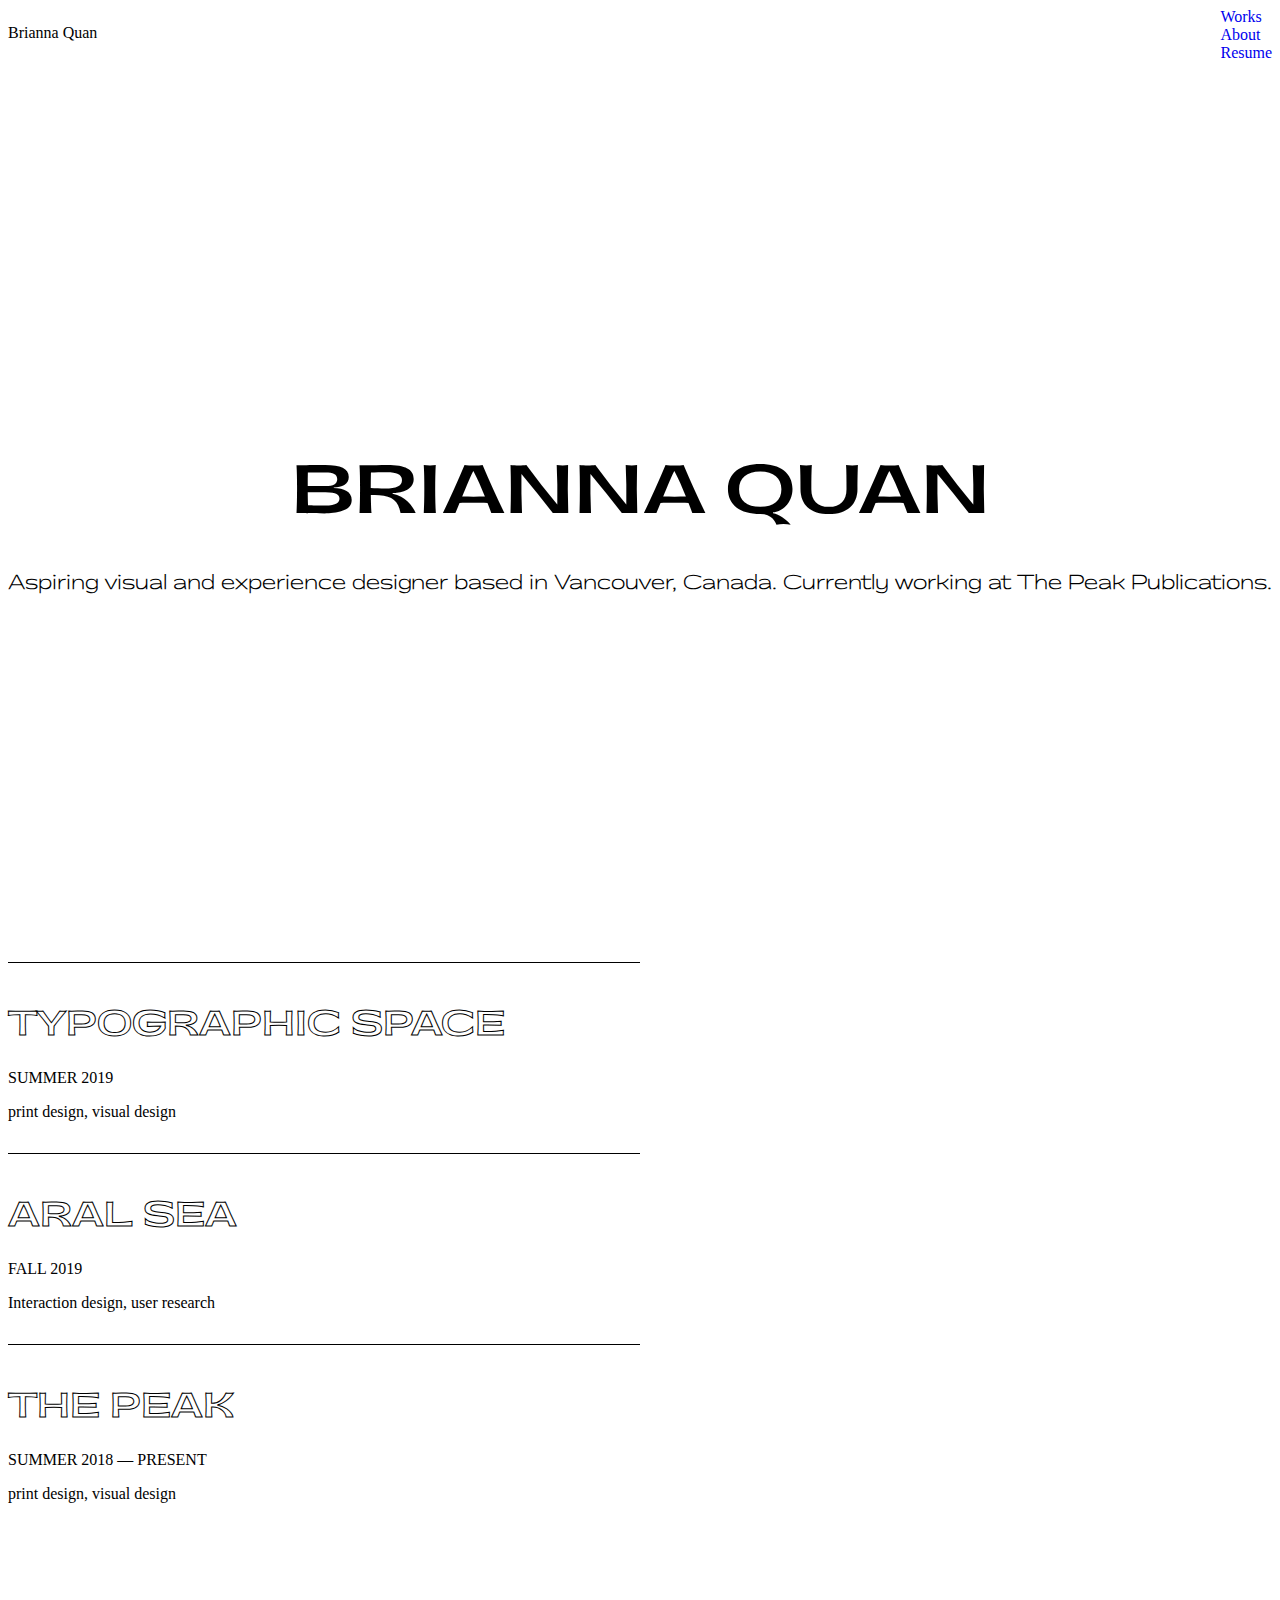
==== index.html @ d1fe9267 "Image Hover" ====
<!DOCTYPE html>
<html lang="en">

<head>
  <meta charset="utf-8">
  <title> My Portfolio </title>
  <meta name="viewport" content="width=device-width, initial-scale=1">
  <link href="css/main.css" rel="stylesheet">
  <link href="css/fonts.css" rel="stylesheet">
</head>

<body>
<header>
<p> Brianna Quan </p>
<div class="nav">
<a href="#works"> Works </a>
<a href="about.html"> About </a>
<a href="#resume"> Resume </a>
</div>

</header>
<section class="landing">
<div class="landing-page">
<div classs="landing-content">
<h1 class="title"> BRIANNA QUAN </h1>
<h3 class="intro-text"> Aspiring visual and experience designer based in Vancouver, Canada. Currently working at The Peak Publications.
  </h3>
</div>
</div>
</section>

<section class="works">
<div class="projects">


<div class="typographic-space">
<div class="project-text">
<h2> <a href="project1.html" class="project-name"> TYPOGRAPHIC SPACE </a></h2>
<p> SUMMER 2019 </p>
<p> print design, visual design</p>
</div>
<img class="image-hover" alt="typographic space" src="img/img_9119.jpg">
</div>


<div class="aral-sea">
  <div class="project-text">
  <h2> <a href="project2.html" class="project-name"> ARAL SEA </a> </h2>
  <p>FALL 2019 </p>
  <p> Interaction design, user research<p>
  </div>
  <img class="image-hover" alt="aral sea" src="img/img_91761.jpg">
</div>

<div class="the-peak">
  <div class="project-text">
  <h2> <a href="project3.html" class="project-name"> THE PEAK  </a> </h2>
  <p> SUMMER 2018 — PRESENT </p>
  <p> print design, visual design </p>
</div>


</div>


</section>

</body>
</html>
---- css/main.css ----
.title{
  text-align:center;
align-self: center;
}

.landing-page{
  height:100vh;
  width:100%;
  align-items: center;
  justify-content: center;
  display:flex;
}

.landing-content{
  text-align:center;
}

.navigation{
  display:inline-flex;
}
.nav{
  display: block;
}

.nav a{
  display:block;
}

header{
  display:flex;
  justify-content:space-between;
}

.project-name{
  -webkit-text-stroke: 1px black;
    -webkit-text-fill-color: transparent;
}

.project-name:hover{
  -webkit-text-stroke: 1px black;
    -webkit-text-fill-color: black;
}

.works{
  height:100vh;
  position:relative;
}


.subtext{
  text-decoration:none;
}

.typographic-space:hover .image-hover{
  display:block;
  /* height: 55%; */
 z-index: -100000;
}

.aral-sea:hover .image-hover{
  display:block;
   z-index: -100000;
}

.the-peak:hover .image-hover{
  display:block;
   z-index: -100000;
}

.project-text{
  width:50%;
  border-top:1px solid;
  padding-top:1em;
  padding-bottom:1em;
}

.image-hover {
  display: none;
  width: 30%;
  position: absolute;
  z-index: -5;
  top:25%;
  left: 80%;
  transform: translate(-50%, -45%);
  z-index: -100000;
}
---- css/fonts.css ----
@font-face {
  font-family:Gatwick-Bold;
  src: url("../fonts/Gatwick-Bold.otf");
}

@font-face{
  font-family:Gatwick-Light;
  src: url("../fonts/Gatwick-Ultralight.otf");
}

@font-face{
  font-family:Apercu-Light;
  src: url("..fonts/{Colophon} Aperçu Light Typeface.otf")
}
a{
  text-decoration:none;
}
h1{
  font-family: Gatwick-Bold;
  font-size: 5vw;
}

h2{
  font-family: Gatwick-Bold;
  font-size: 2rem;
  text-decoration:none;
}

h3{
  font-family:Gatwick-Light;
}

p{
  font-family: Apercu-Light;
  text-decoration:none;
}
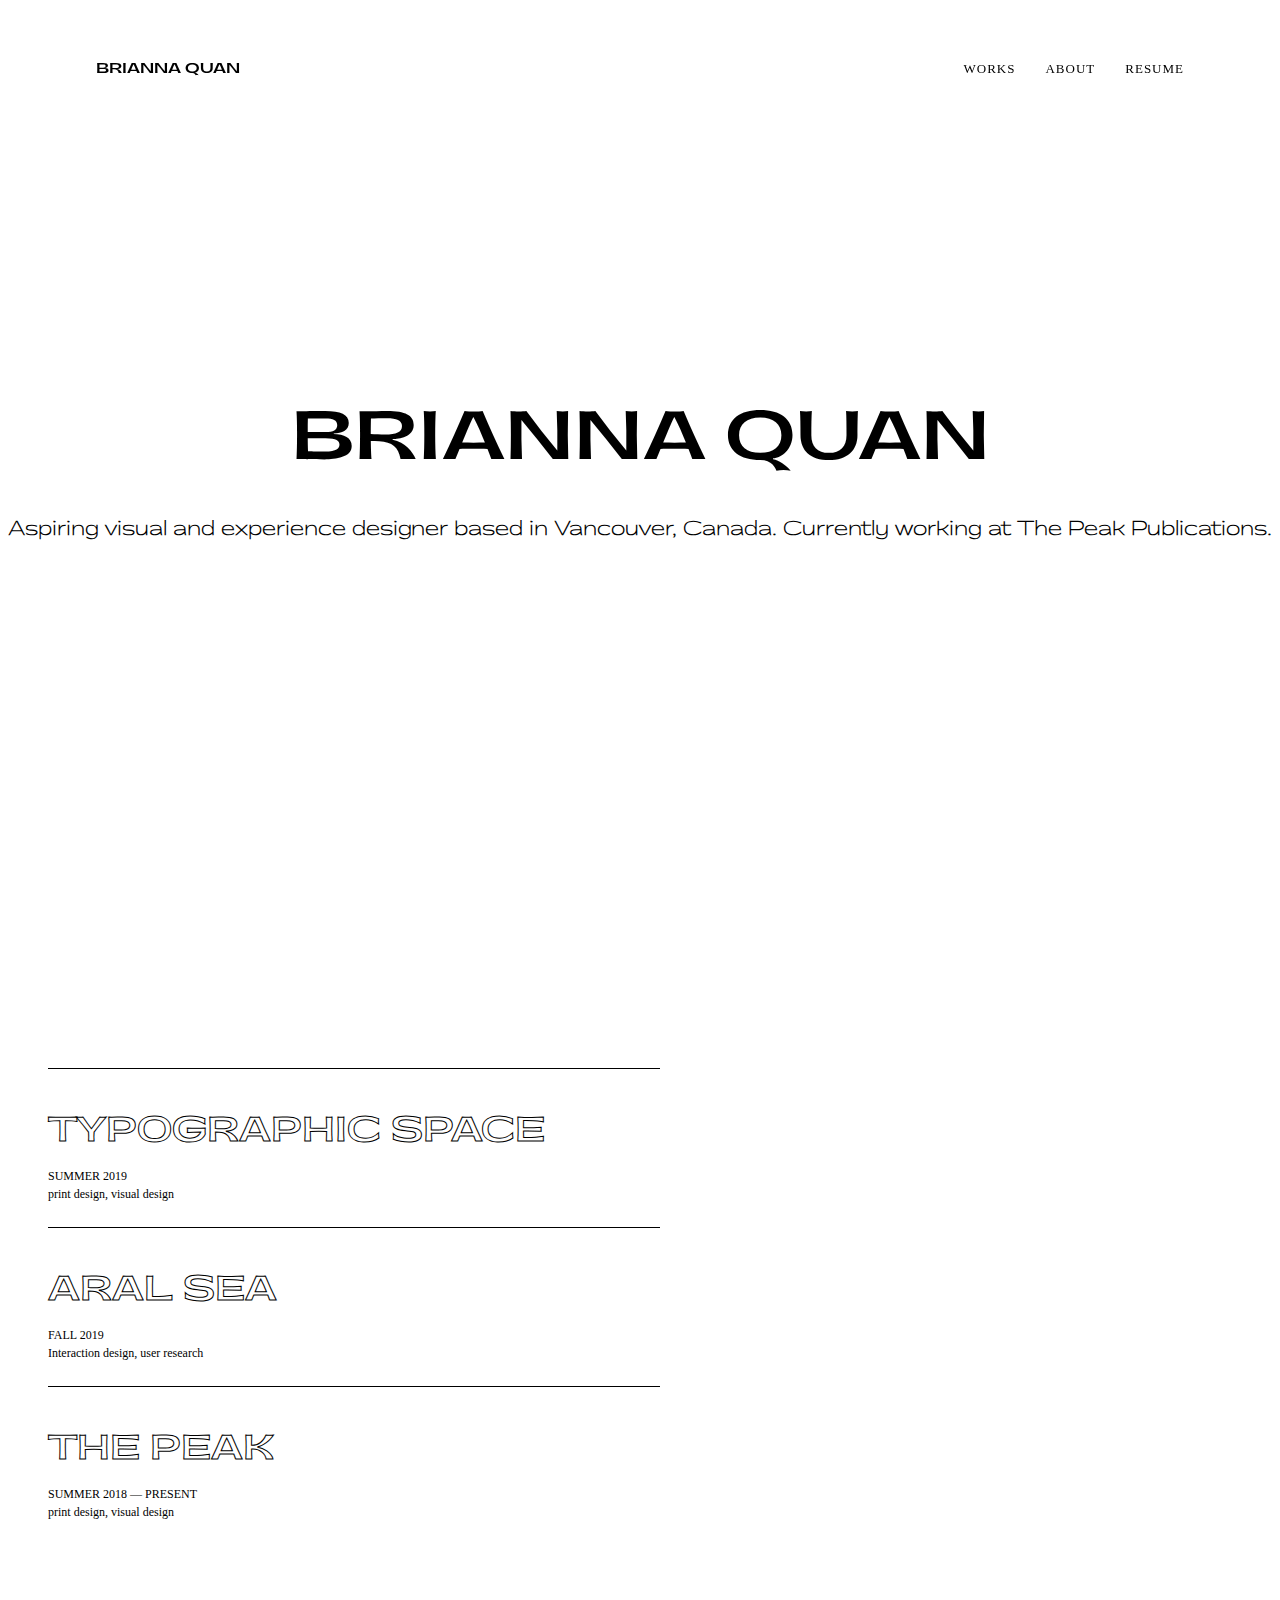
==== commit 9fd61d50: "Edited Homepage" ====
--- a/index.html
+++ b/index.html
@@ -10,15 +10,19 @@
 </head>
 
 <body>
-<header>
-<p> Brianna Quan </p>
+<nav>
+
 <div class="nav">
+<h5> Brianna Quan </h5>
+
+<div class="nav-links">
 <a href="#works"> Works </a>
 <a href="about.html"> About </a>
 <a href="#resume"> Resume </a>
 </div>
+</div>
+</nav>
 
-</header>
 <section class="landing">
 <div class="landing-page">
 <div classs="landing-content">
@@ -33,30 +37,30 @@
 <div class="projects">
 
 
-<div class="typographic-space">
+<div class="project typographic-space">
 <div class="project-text">
 <h2> <a href="project1.html" class="project-name"> TYPOGRAPHIC SPACE </a></h2>
-<p> SUMMER 2019 </p>
-<p> print design, visual design</p>
+<h4> SUMMER 2019 </h4>
+<h4> print design, visual design</h4>
 </div>
 <img class="image-hover" alt="typographic space" src="img/img_9119.jpg">
 </div>
 
 
-<div class="aral-sea">
+<div class="project aral-sea">
   <div class="project-text">
   <h2> <a href="project2.html" class="project-name"> ARAL SEA </a> </h2>
-  <p>FALL 2019 </p>
-  <p> Interaction design, user research<p>
+  <h4>FALL 2019 </h4>
+  <h4> Interaction design, user research<h4>
   </div>
   <img class="image-hover" alt="aral sea" src="img/img_91761.jpg">
 </div>
 
-<div class="the-peak">
+<div class="project the-peak">
   <div class="project-text">
   <h2> <a href="project3.html" class="project-name"> THE PEAK  </a> </h2>
-  <p> SUMMER 2018 — PRESENT </p>
-  <p> print design, visual design </p>
+  <h4> SUMMER 2018 — PRESENT </h4>
+  <h4> print design, visual design </h4>
 </div>
 
 
--- a/css/main.css
+++ b/css/main.css
@@ -15,20 +15,33 @@
   text-align:center;
 }
 
-.navigation{
-  display:inline-flex;
+.intro-text{
+  text-align:center;
 }
+
 .nav{
-  display: block;
+  display: flex;
+  justify-content: space-between;
+  align-items:baseline;
+  margin-top: 2.5em;
+  margin-left: auto;
+  margin-right: auto;
+  width: 85%;
 }
 
 .nav a{
-  display:block;
+  display:inline-block;
+  padding-left:2em;
 }
 
-header{
-  display:flex;
-  justify-content:space-between;
+nav{
+  position: fixed;
+   top: 0;
+   left: 0;
+   margin: auto;
+   width: 100%;
+   transition: top 0.4s;
+   z-index: 10000;
 }
 
 .project-name{
@@ -36,16 +49,21 @@
     -webkit-text-fill-color: transparent;
 }
 
-.project-name:hover{
-  -webkit-text-stroke: 1px black;
+
+.project:hover .project-name{
+    -webkit-text-stroke: 1px black;
     -webkit-text-fill-color: black;
 }
-
 .works{
   height:100vh;
   position:relative;
+
 }
 
+.projects{
+  padding-top:10rem;
+  margin-left:2.5em;
+}
 
 .subtext{
   text-decoration:none;
@@ -79,7 +97,7 @@
   width: 30%;
   position: absolute;
   z-index: -5;
-  top:25%;
+  top:55%;
   left: 80%;
   transform: translate(-50%, -45%);
   z-index: -100000;
--- a/css/fonts.css
+++ b/css/fonts.css
@@ -12,8 +12,26 @@
   font-family:Apercu-Light;
   src: url("..fonts/{Colophon} Aperçu Light Typeface.otf")
 }
+
+@font-face{
+  font-family:Apercu-Regular;
+  src: url("..fonts/ApercuPro.ttf")
+}
+
+.nav-links a{
+    font-family:Apercu-Regular;
+  text-decoration: none;
+  line-height: 25px;
+  font-size:13px;
+  letter-spacing: 1px;
+  text-align: right;
+  text-transform: uppercase;
+  color:black;
+}
 a{
+
   text-decoration:none;
+
 }
 h1{
   font-family: Gatwick-Bold;
@@ -30,7 +48,22 @@
   font-family:Gatwick-Light;
 }
 
+h4{
+  font-family:Apercu-Regular;
+  line-height: 2px;
+  font-size: 12px;
+  font-weight:normal;
+}
+
+h5{
+  font-family: Gatwick-Bold;
+  text-transform:uppercase;
+}
 p{
   font-family: Apercu-Light;
   text-decoration:none;
 }
+
+nav a{
+  line-height: normal;
+}
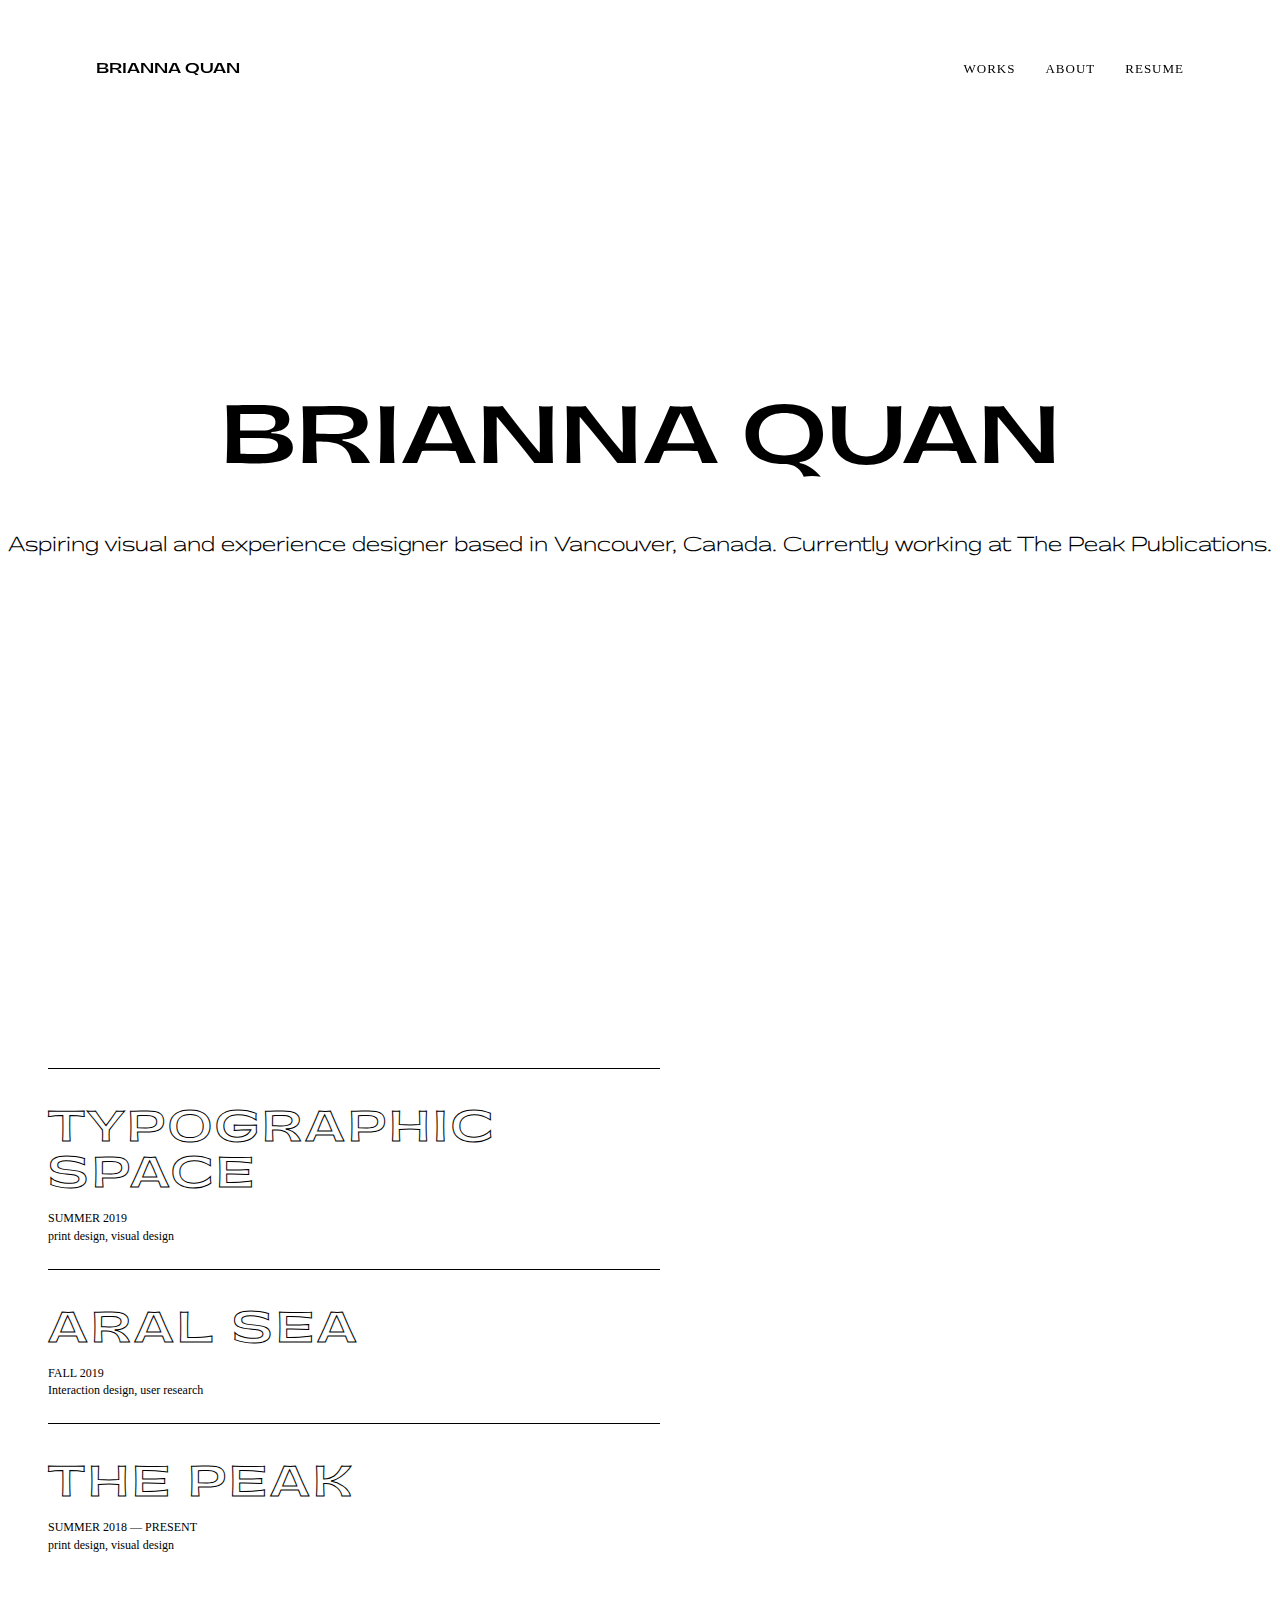
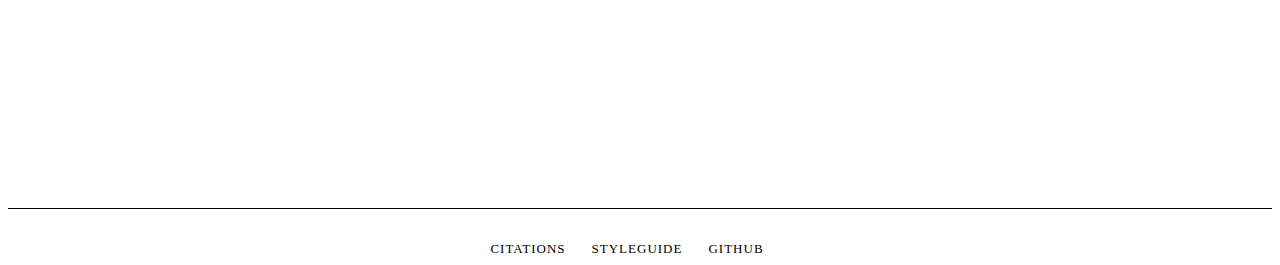
==== commit 389bfc21: "Added footer" ====
--- a/index.html
+++ b/index.html
@@ -33,7 +33,7 @@
 </div>
 </section>
 
-<section class="works">
+<section id="works">
 <div class="projects">
 
 
@@ -69,5 +69,14 @@
 
 </section>
 
+<footer>
+<div class="footer-content">
+  <a href="citations.html">  Citations </a>
+  <a href="styleguide.html">Styleguide  </a>
+  <a href="https://github.com/briannaq/Portfolio.git"> GitHub </a>
+</div>
+
+</footer>
+
 </body>
 </html>
--- a/css/main.css
+++ b/css/main.css
@@ -1,3 +1,6 @@
+html{
+  scroll-behavior: smooth;
+}
 .title{
   text-align:center;
 align-self: center;
@@ -54,7 +57,8 @@
     -webkit-text-stroke: 1px black;
     -webkit-text-fill-color: black;
 }
-.works{
+
+#works{
   height:100vh;
   position:relative;
 
@@ -97,8 +101,28 @@
   width: 30%;
   position: absolute;
   z-index: -5;
-  top:55%;
+  top:50%;
   left: 80%;
   transform: translate(-50%, -45%);
   z-index: -100000;
 }
+
+.about{
+  padding-top:10rem;
+  margin-left:2.5em;
+  margin-right:2.5em;
+}
+.about-page{
+  height:90vh;
+}
+.footer-content{
+  display:flex;
+  justify-content: center;
+
+padding-top:2em;
+  border-top: 0.5px solid black;
+}
+
+.footer-content a{
+  padding-right:2em;
+}
--- a/css/fonts.css
+++ b/css/fonts.css
@@ -29,19 +29,25 @@
   color:black;
 }
 a{
-
+  font-family: Apercu-Regular;
   text-decoration:none;
+  color:black;
+  font-size: 13px;
+  letter-spacing:1px;
+  text-transform: uppercase;
 
 }
 h1{
   font-family: Gatwick-Bold;
-  font-size: 5vw;
+  font-size: 6vw;
+
 }
 
-h2{
+h2 a{
   font-family: Gatwick-Bold;
-  font-size: 2rem;
+  font-size: 2.5rem;
   text-decoration:none;
+  letter-spacing: 3px;
 }
 
 h3{
@@ -64,6 +70,10 @@
   text-decoration:none;
 }
 
-nav a{
-  line-height: normal;
+.bio-intro{
+  font-family: Gatwick-Light;
 }
+
+.bio-body{
+  line-height:22px;
+}
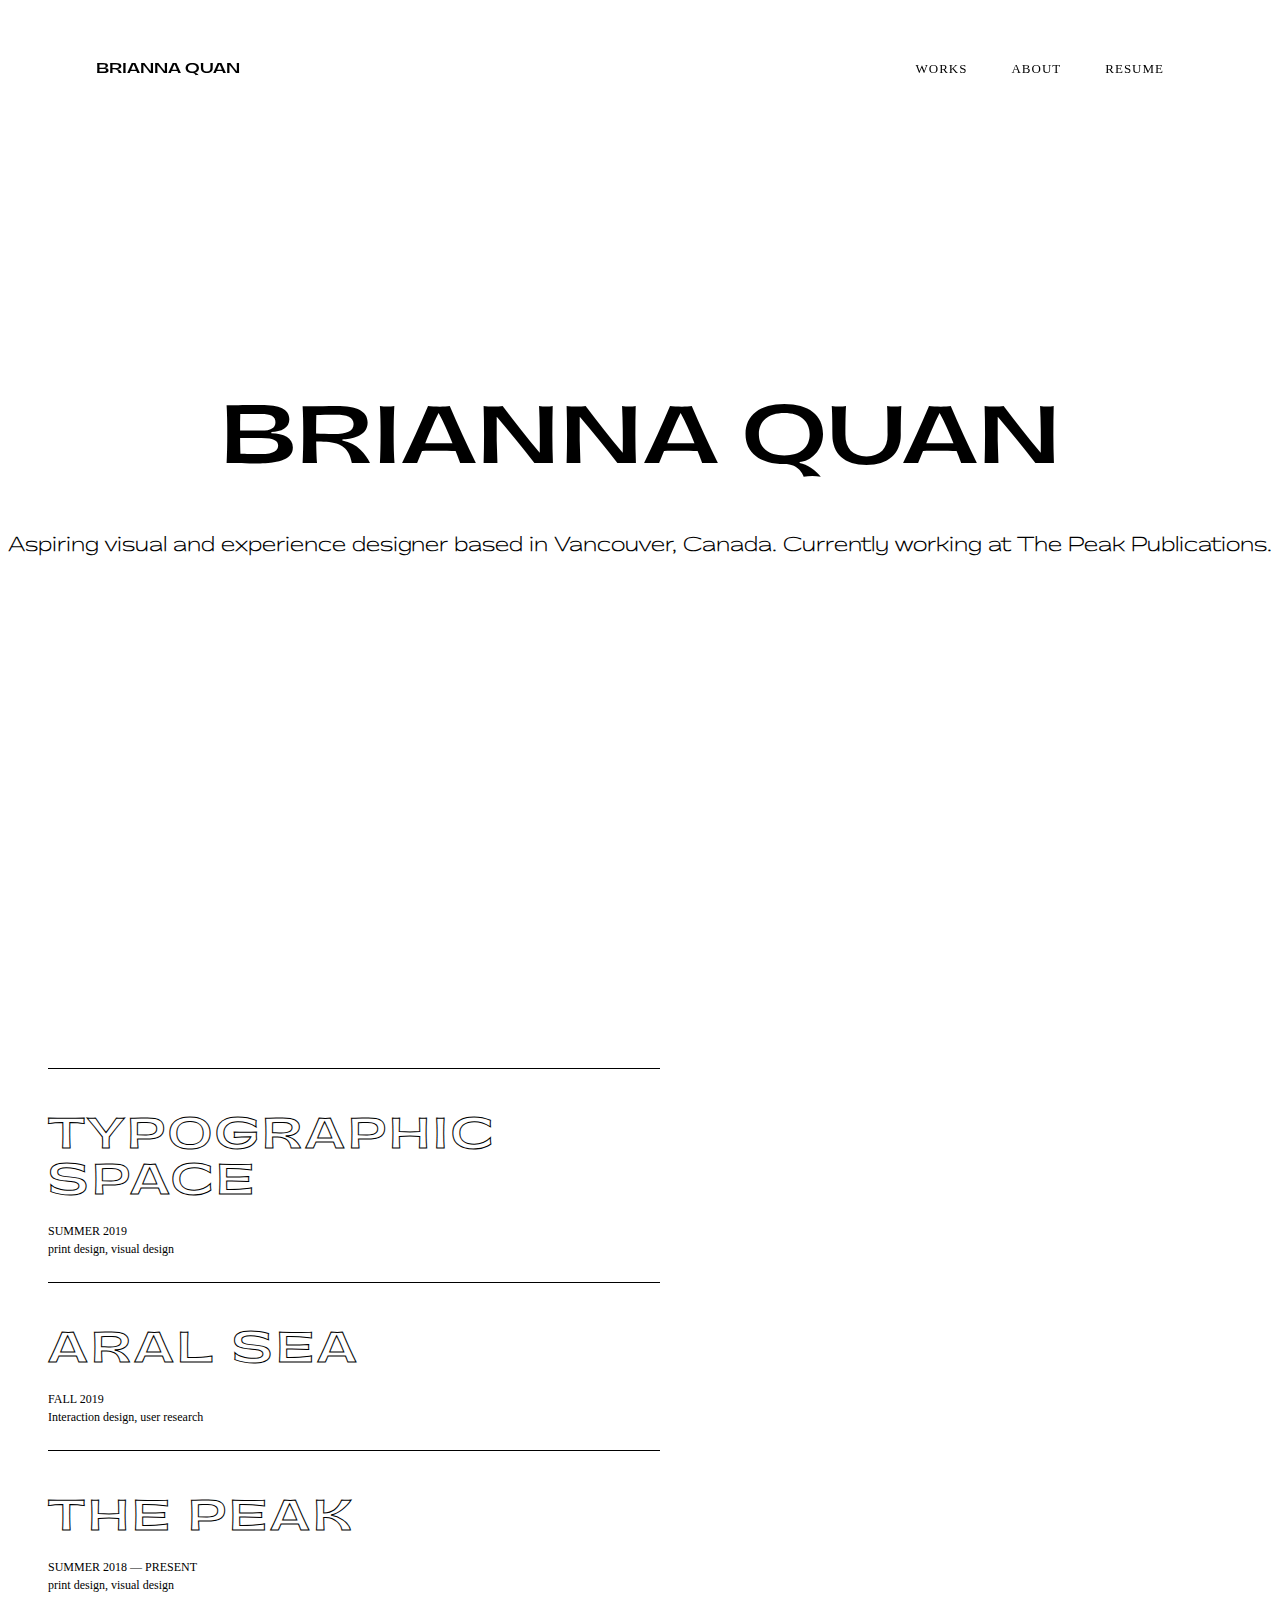
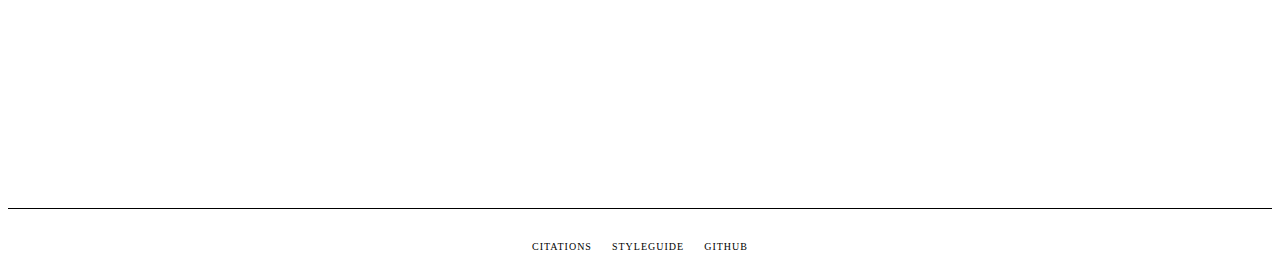
==== commit c4cca7ed: "Created project1.html" ====
--- a/index.html
+++ b/index.html
@@ -43,7 +43,7 @@
 <h4> SUMMER 2019 </h4>
 <h4> print design, visual design</h4>
 </div>
-<img class="image-hover" alt="typographic space" src="img/img_9119.jpg">
+<img class="image-hover" alt="typographic space" src="img/typographic.png">
 </div>
 
 
--- a/css/main.css
+++ b/css/main.css
@@ -34,7 +34,40 @@
 
 .nav a{
   display:inline-block;
-  padding-left:2em;
+  padding:0;
+  margin:0 20px;
+  position: relative;
+
+}
+.nav a:before, nav a:after {
+  content: '';
+  position: absolute;
+  width: 0%;
+  height: 1px;
+  top: 50%;
+  margin-top: -0.5px;
+  background: #000;
+}
+
+.nav a:before {
+  left: -2.5px;
+}
+.nav a:after {
+  right: 2.5px;
+  background: #000;
+  transition: width 0.8s cubic-bezier(0.22, 0.61, 0.36, 1);
+}
+
+.nav a:hover:before {
+  background: #000;
+  width: 100%;
+  transition: width 0.5s cubic-bezier(0.22, 0.61, 0.36, 1);
+}
+
+.nav a:hover:after {
+  background: transparent;
+  width: 100%;
+  transition: 0s;
 }
 
 nav{
@@ -114,15 +147,117 @@
 }
 .about-page{
   height:90vh;
+  width:60%;
 }
 .footer-content{
   display:flex;
   justify-content: center;
-
-padding-top:2em;
+  padding-top:2em;
   border-top: 0.5px solid black;
 }
 
 .footer-content a{
-  padding-right:2em;
-}
+  padding-right:1em;
+  padding-left:1em;
+  font-size:10px;
+  text-align:center;
+}
+
+
+/* STYLEGUIDE */
+
+.element{
+  border: 1px solid black;
+  margin:1em 1em 1em 1em;
+  padding-left: 2em;
+}
+
+/* CASE STUDIES */
+.case-studies{
+  padding-top:10%;
+  margin-left:5em;
+  margin-right: 2.5em;
+}
+
+.project-intro{
+  display:flex;
+}
+
+.role-tools{
+  display:flex;
+}
+
+.description{
+  width:40%;
+}
+.project-img{
+  display:block;
+  text-align:center;
+  /* justify-content: center; */
+  margin-left:5rem;
+  padding-left:3rem;
+  width:50%;
+}
+
+.intro-img{
+width:60%;
+}
+
+.center-text{
+  width:65%;
+  display:flex;
+  margin-left:auto;
+  margin-right:auto;
+  text-align:center;
+  justify-content:center;
+}
+.process-section{
+  padding-top:5em;
+
+}
+
+.center-title{
+    text-align:center;
+}
+.images{
+  display:flex;
+  width:75%;
+  margin-left:auto;
+  margin-right:auto;
+
+}
+.images img{
+  width:100%;
+}
+
+.pic{
+  margin-right:2em;
+}
+
+.art-direction{
+  padding-top:5em;
+}
+.art-content{
+  display:flex;
+}
+
+.art-pic{
+  width:80%;
+}
+
+.solutions{
+  margin-top:4em;
+  display:flex;
+  justify-content: space-between;
+}
+
+.solution-pic{
+  margin-left:1em;
+
+
+}
+
+.sol-pic{
+  width:100%;
+
+}
--- a/css/fonts.css
+++ b/css/fonts.css
@@ -50,6 +50,13 @@
   letter-spacing: 3px;
 }
 
+h2{
+  font-family: Gatwick-Bold;
+  font-size: 2rem;
+  text-decoration:none;
+  letter-spacing: 3px;
+}
+
 h3{
   font-family:Gatwick-Light;
 }
@@ -68,6 +75,8 @@
 p{
   font-family: Apercu-Light;
   text-decoration:none;
+  font-size:15px;
+  line-height: 22px;
 }
 
 .bio-intro{
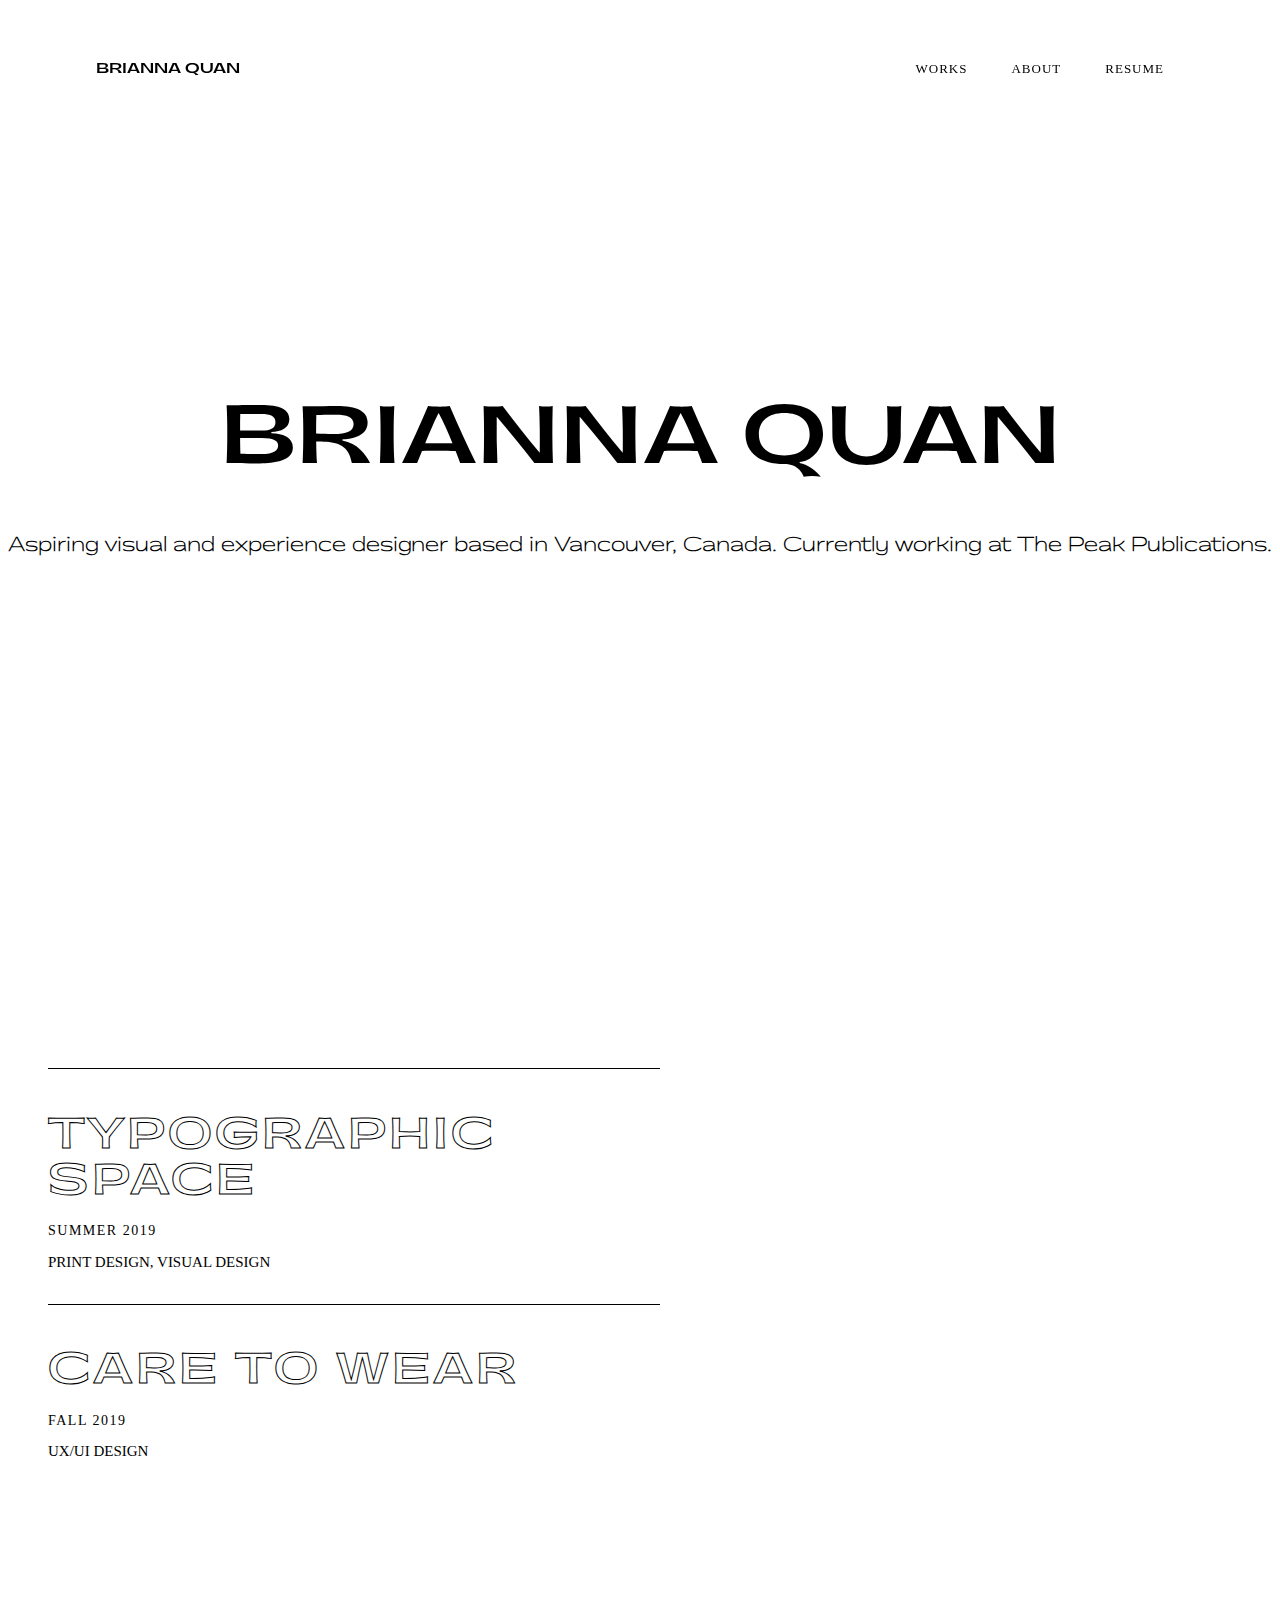
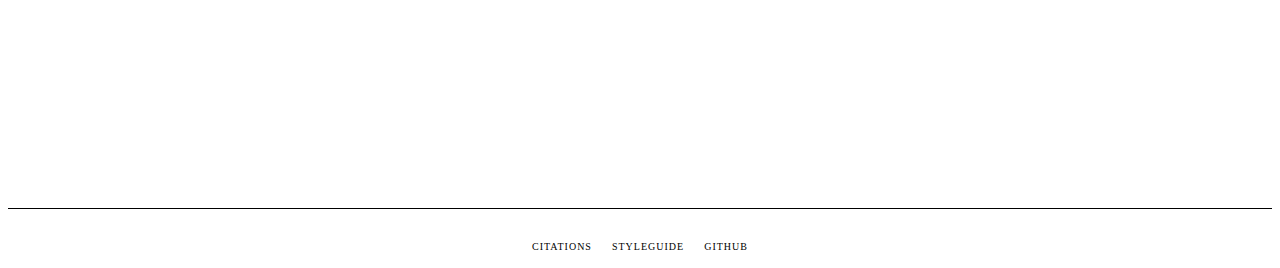
==== commit 63dc8d77: "Responsiveness" ====
--- a/index.html
+++ b/index.html
@@ -23,7 +23,7 @@
 </div>
 </nav>
 
-<section class="landing">
+<div class="panel" data-color="white">
 <div class="landing-page">
 <div classs="landing-content">
 <h1 class="title"> BRIANNA QUAN </h1>
@@ -31,9 +31,9 @@
   </h3>
 </div>
 </div>
-</section>
+</div>
 
-<section id="works">
+<div id="works" class="panel" data-color="blue">
 <div class="projects">
 
 
@@ -41,7 +41,7 @@
 <div class="project-text">
 <h2> <a href="project1.html" class="project-name"> TYPOGRAPHIC SPACE </a></h2>
 <h4> SUMMER 2019 </h4>
-<h4> print design, visual design</h4>
+<p> PRINT DESIGN, VISUAL DESIGN</p>
 </div>
 <img class="image-hover" alt="typographic space" src="img/typographic.png">
 </div>
@@ -49,25 +49,26 @@
 
 <div class="project aral-sea">
   <div class="project-text">
-  <h2> <a href="project2.html" class="project-name"> ARAL SEA </a> </h2>
+  <h2> <a href="project2.html" class="project-name"> CARE TO WEAR </a> </h2>
   <h4>FALL 2019 </h4>
-  <h4> Interaction design, user research<h4>
+  <p> UX/UI DESIGN<p>
   </div>
   <img class="image-hover" alt="aral sea" src="img/img_91761.jpg">
 </div>
 
-<div class="project the-peak">
+<!-- <div class="project the-peak">
   <div class="project-text">
   <h2> <a href="project3.html" class="project-name"> THE PEAK  </a> </h2>
   <h4> SUMMER 2018 — PRESENT </h4>
   <h4> print design, visual design </h4>
+</div> -->
+
+
 </div>
 
 
 </div>
 
-
-</section>
 
 <footer>
 <div class="footer-content">
@@ -79,4 +80,6 @@
 </footer>
 
 </body>
+
+
 </html>
--- a/css/main.css
+++ b/css/main.css
@@ -1,6 +1,25 @@
 html{
   scroll-behavior: smooth;
 }
+
+footer{
+  padding-bottom:0.5em;
+}
+
+
+
+/* .body{
+
+  color: #000;
+  background-color: #f4f4f4;
+  transition: background-color 1s ease;
+
+} */
+
+/* .color-blue {
+  background-color: #2F8FED;
+} */
+
 .title{
   text-align:center;
 align-self: center;
@@ -172,6 +191,7 @@
   padding-left: 2em;
 }
 
+
 /* CASE STUDIES */
 .case-studies{
   padding-top:10%;
@@ -185,15 +205,23 @@
 
 .role-tools{
   display:flex;
+  border:1px solid;
+  padding:1em;
+  margin-bottom:2em;
 }
 
 .description{
-  width:40%;
+  width:50%;
+}
+
+.div-section{
+  padding-right: 2.5em;
 }
 .project-img{
   display:block;
   text-align:center;
-  /* justify-content: center; */
+align-content: center;
+align-items: center;
   margin-left:5rem;
   padding-left:3rem;
   width:50%;
@@ -203,22 +231,12 @@
 width:60%;
 }
 
-.center-text{
-  width:65%;
-  display:flex;
-  margin-left:auto;
-  margin-right:auto;
-  text-align:center;
-  justify-content:center;
-}
+
 .process-section{
   padding-top:5em;
 
 }
 
-.center-title{
-    text-align:center;
-}
 .images{
   display:flex;
   width:75%;
@@ -242,17 +260,19 @@
 }
 
 .art-pic{
-  width:80%;
+  width:100%;
 }
 
 .solutions{
   margin-top:4em;
   display:flex;
   justify-content: space-between;
+
 }
 
 .solution-pic{
   margin-left:1em;
+  flex-grow:2;
 
 
 }
@@ -261,3 +281,160 @@
   width:100%;
 
 }
+
+
+.research-img{
+  display:flex;
+}
+
+.img-div{
+  width:100%;
+}
+
+.design-principles{
+  display:flex;
+}
+
+.video{
+  overflow:hidden;
+     padding-bottom:56.25%;
+     position:relative;
+     height:0;
+
+}
+.video iframe {
+  position:absolute;
+  top: 0;
+  left: 0;
+  width: 100%;
+  height: 100%;
+}
+
+/* MEDIA QUERIES */
+@media only screen and (max-width: 900px) {
+  .project-intro{
+    flex-wrap: wrap;
+    flex-direction: column-reverse;
+  }
+
+  .intro-img{
+  width:100%;
+  }
+
+  .description{
+    width:100%;
+  }
+
+  .research-img{
+    flex-wrap: wrap;
+  }
+
+
+  .art-content{
+    flex-wrap:wrap;
+  }
+  .images{
+    flex-wrap:wrap;
+  }
+
+.solutions{
+  flex-wrap:wrap;
+}
+
+  .solution-pic{
+    flex-shrink: 2;
+  }
+
+}
+
+
+@media only screen and (max-width: 500px){
+  .case-studies{
+  padding-top:30%;
+  padding-left:1em;
+  padding-right:1em;
+  margin:0;
+  }
+
+  .project-img{
+    margin-top:1em;
+    margin-left:auto;
+    margin-right:auto;
+    padding-left:0;
+
+  }
+
+  .art-pic{
+    text-align: center;
+    width:130%;
+  }
+
+.work-subtitle{
+  font-size:1.5em;
+}
+
+.nav{
+  flex-wrap:wrap;
+  text-align:center;
+  justify-content:center;
+  margin-top:1em;
+
+}
+
+.role-tools{
+  flex-wrap:wrap;
+}
+
+.design-principles{
+  flex-wrap:wrap;
+}
+}
+
+/* HOMEPAGE MEDIA QUERIES */
+@media only screen and (max-width: 500px) {
+
+.project-text{
+  width:100%;
+}
+
+.typographic-space:hover .image-hover{
+  display:none;
+
+ z-index: -100000;
+}
+.aral-sea:hover .image-hover{
+  display:none;
+   z-index: -100000;
+}
+
+.the-peak:hover .image-hover{
+  display:none;
+   z-index: -100000;
+}
+
+.project-name{
+  font-size:1.5rem;
+}
+
+.projects{
+  margin-left:1em;
+  margin-right:1em;
+}
+}
+
+
+@media only screen and (max-width: 500px) {
+.about-page{
+  width:100%;
+}
+.about{
+  padding-top:10rem;
+  margin-left:1em;
+  margin-right:1em;
+}
+
+.bio-intro{
+  font-size:1.5rem;
+}
+
+}
--- a/css/fonts.css
+++ b/css/fonts.css
@@ -18,6 +18,10 @@
   src: url("..fonts/ApercuPro.ttf")
 }
 
+@font-face{
+  font-family:Apercu-Bold;
+  src: url("..fonts/ApercuPro-Bold.ttf")
+}
 .nav-links a{
     font-family:Apercu-Regular;
   text-decoration: none;
@@ -62,9 +66,11 @@
 }
 
 h4{
-  font-family:Apercu-Regular;
+  font-family:Apercu-Bold;
   line-height: 2px;
-  font-size: 12px;
+  letter-spacing: 1.5px;
+  font-size: 14px;
+  text-transform: uppercase;
   font-weight:normal;
 }
 
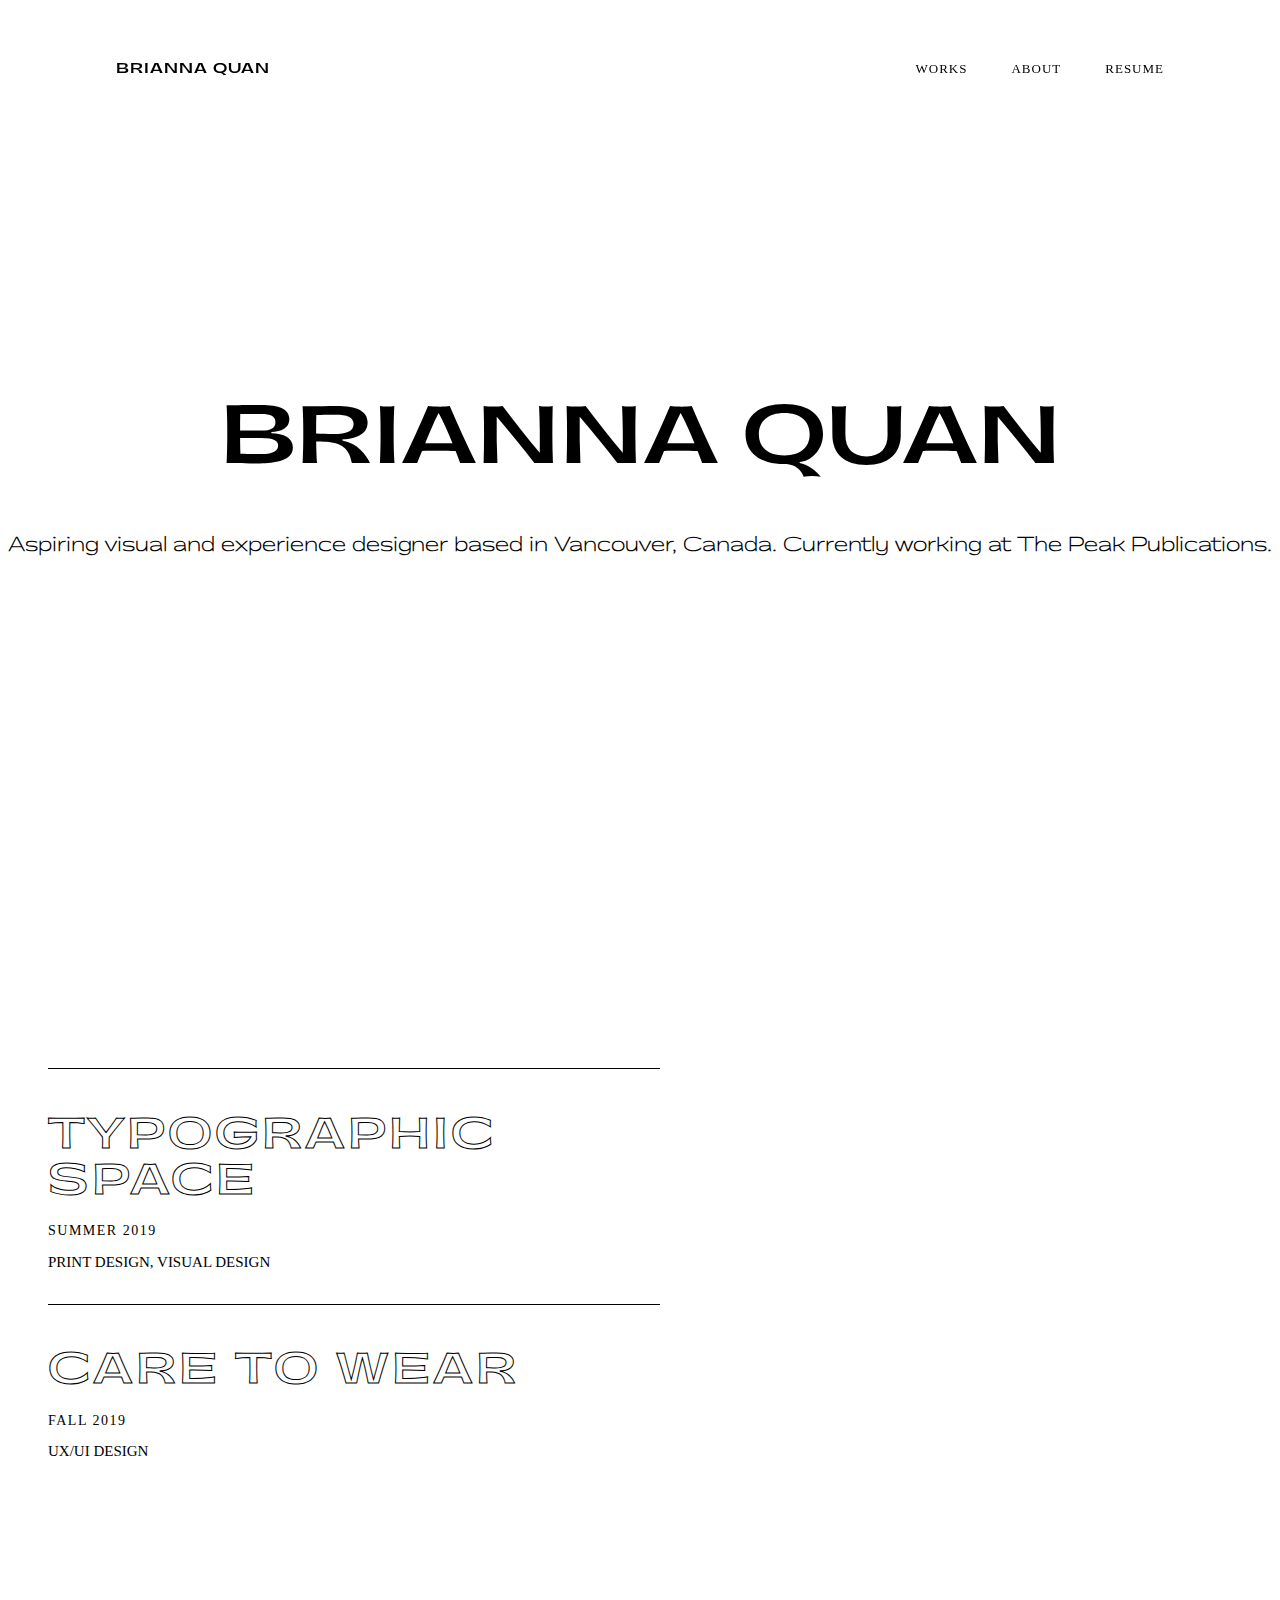
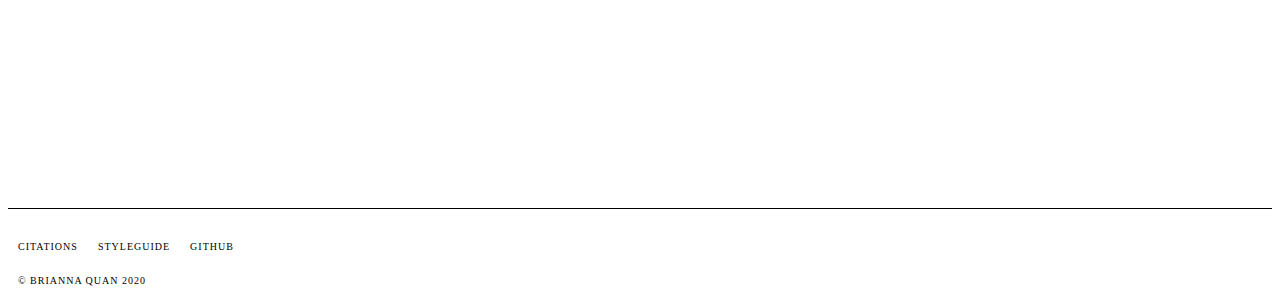
==== commit 86f3bee2: "Added new pages and fixed responsiveness" ====
--- a/index.html
+++ b/index.html
@@ -2,6 +2,12 @@
 <html lang="en">
 
 <head>
+
+  <link rel="apple-touch-icon" sizes="180x180" href="img/apple-touch-icon.png">
+<link rel="icon" type="image/png" sizes="32x32" href="img/favicon-32x32.png">
+<link rel="icon" type="image/png" sizes="16x16" href="img/favicon-16x16.png">
+<link rel="manifest" href="/site.webmanifest">
+
   <meta charset="utf-8">
   <title> My Portfolio </title>
   <meta name="viewport" content="width=device-width, initial-scale=1">
@@ -13,12 +19,12 @@
 <nav>
 
 <div class="nav">
-<h5> Brianna Quan </h5>
+<h5> <a class="logo" href="index.html"> Brianna Quan </a> </h5>
 
 <div class="nav-links">
 <a href="#works"> Works </a>
 <a href="about.html"> About </a>
-<a href="#resume"> Resume </a>
+<a href="https://drive.google.com/file/d/1gQ20zm0p3d0cqbuqbhNhwszKKdUZspt8/view?usp=sharing"> Resume </a>
 </div>
 </div>
 </nav>
@@ -53,7 +59,7 @@
   <h4>FALL 2019 </h4>
   <p> UX/UI DESIGN<p>
   </div>
-  <img class="image-hover" alt="aral sea" src="img/img_91761.jpg">
+  <img class="image-hover" alt="aral sea" src="img/Care-to-wear.png">
 </div>
 
 <!-- <div class="project the-peak">
@@ -76,6 +82,7 @@
   <a href="styleguide.html">Styleguide  </a>
   <a href="https://github.com/briannaq/Portfolio.git"> GitHub </a>
 </div>
+<p class="copyright">&copy Brianna Quan 2020 </p>
 
 </footer>
 
--- a/css/main.css
+++ b/css/main.css
@@ -1,12 +1,46 @@
 html{
   scroll-behavior: smooth;
 }
-
-footer{
+.footer-style a{
+  display: flex;
+  justify-content: flex-start;
+}
+.footer-content{
   padding-bottom:0.5em;
 }
-
-
+.footer-content a{
+  position:relative;
+}
+.footer-content a:before, nav a:after {
+  content: '';
+  position: absolute;
+  width: 0%;
+  height: 1px;
+  top: 50%;
+  margin-top: -0.5px;
+  background: #000;
+}
+
+.footer-content a:before {
+  left: -2.5px;
+}
+.footer-content a:after {
+  right: 2.5px;
+  background: #000;
+  transition: width 0.8s cubic-bezier(0.22, 0.61, 0.36, 1);
+}
+
+.footer-content a:hover:before {
+  background: #000;
+  width: 100%;
+  transition: width 0.5s cubic-bezier(0.22, 0.61, 0.36, 1);
+}
+
+.footer-content a:hover:after {
+  background: transparent;
+  width: 100%;
+  transition: 0s;
+}
 
 /* .body{
 
@@ -170,14 +204,19 @@
 }
 .footer-content{
   display:flex;
-  justify-content: center;
+  justify-content:flex-start;
   padding-top:2em;
-  border-top: 0.5px solid black;
+
+}
+
+footer{
+    border-top: 0.5px solid black;
 }
 
 .footer-content a{
-  padding-right:1em;
-  padding-left:1em;
+  margin-left: 1em;
+  margin-right:1em;
+
   font-size:10px;
   text-align:center;
 }
@@ -189,6 +228,7 @@
   border: 1px solid black;
   margin:1em 1em 1em 1em;
   padding-left: 2em;
+  padding-bottom:2em;
 }
 
 
@@ -300,6 +340,8 @@
      padding-bottom:56.25%;
      position:relative;
      height:0;
+     margin-left:5em;
+     margin-right:5em;
 
 }
 .video iframe {
@@ -310,8 +352,13 @@
   height: 100%;
 }
 
+.citations{
+
+  padding: 1em 2em 10em 2em;
+}
+
 /* MEDIA QUERIES */
-@media only screen and (max-width: 900px) {
+@media only screen and (max-width: 1000px) {
   .project-intro{
     flex-wrap: wrap;
     flex-direction: column-reverse;
@@ -345,10 +392,16 @@
     flex-shrink: 2;
   }
 
-}
-
-
-@media only screen and (max-width: 500px){
+
+  .about-page{
+    width:100%;
+    padding-bottom:5em;
+  }
+
+}
+
+
+@media only screen and (max-width: 550px){
   .case-studies{
   padding-top:30%;
   padding-left:1em;
@@ -420,12 +473,18 @@
   margin-left:1em;
   margin-right:1em;
 }
-}
-
+
+.video{
+  margin-left:1em;
+  margin-right:1em;
+}
+
+}
 
 @media only screen and (max-width: 500px) {
 .about-page{
   width:100%;
+  padding-bottom:5em;
 }
 .about{
   padding-top:10rem;
@@ -436,5 +495,8 @@
 .bio-intro{
   font-size:1.5rem;
 }
-
-}
+.video{
+  margin-left:1em;
+  margin-right:1em;
+}
+}
--- a/css/fonts.css
+++ b/css/fonts.css
@@ -32,6 +32,16 @@
   text-transform: uppercase;
   color:black;
 }
+.copyright{
+  font-family: Apercu-Regular;
+  text-decoration:none;
+  color:black;
+  font-size: 10px;
+  letter-spacing:1px;
+  text-transform: uppercase;
+    margin-left: 1em;
+}
+
 a{
   font-family: Apercu-Regular;
   text-decoration:none;
@@ -92,3 +102,17 @@
 .bio-body{
   line-height:22px;
 }
+
+.email{
+  text-transform: none;
+}
+
+.email:hover{
+  border-bottom: 1px solid black;
+}
+
+.logo{
+  font-family: Gatwick-Bold;
+  text-transform:uppercase;
+
+}
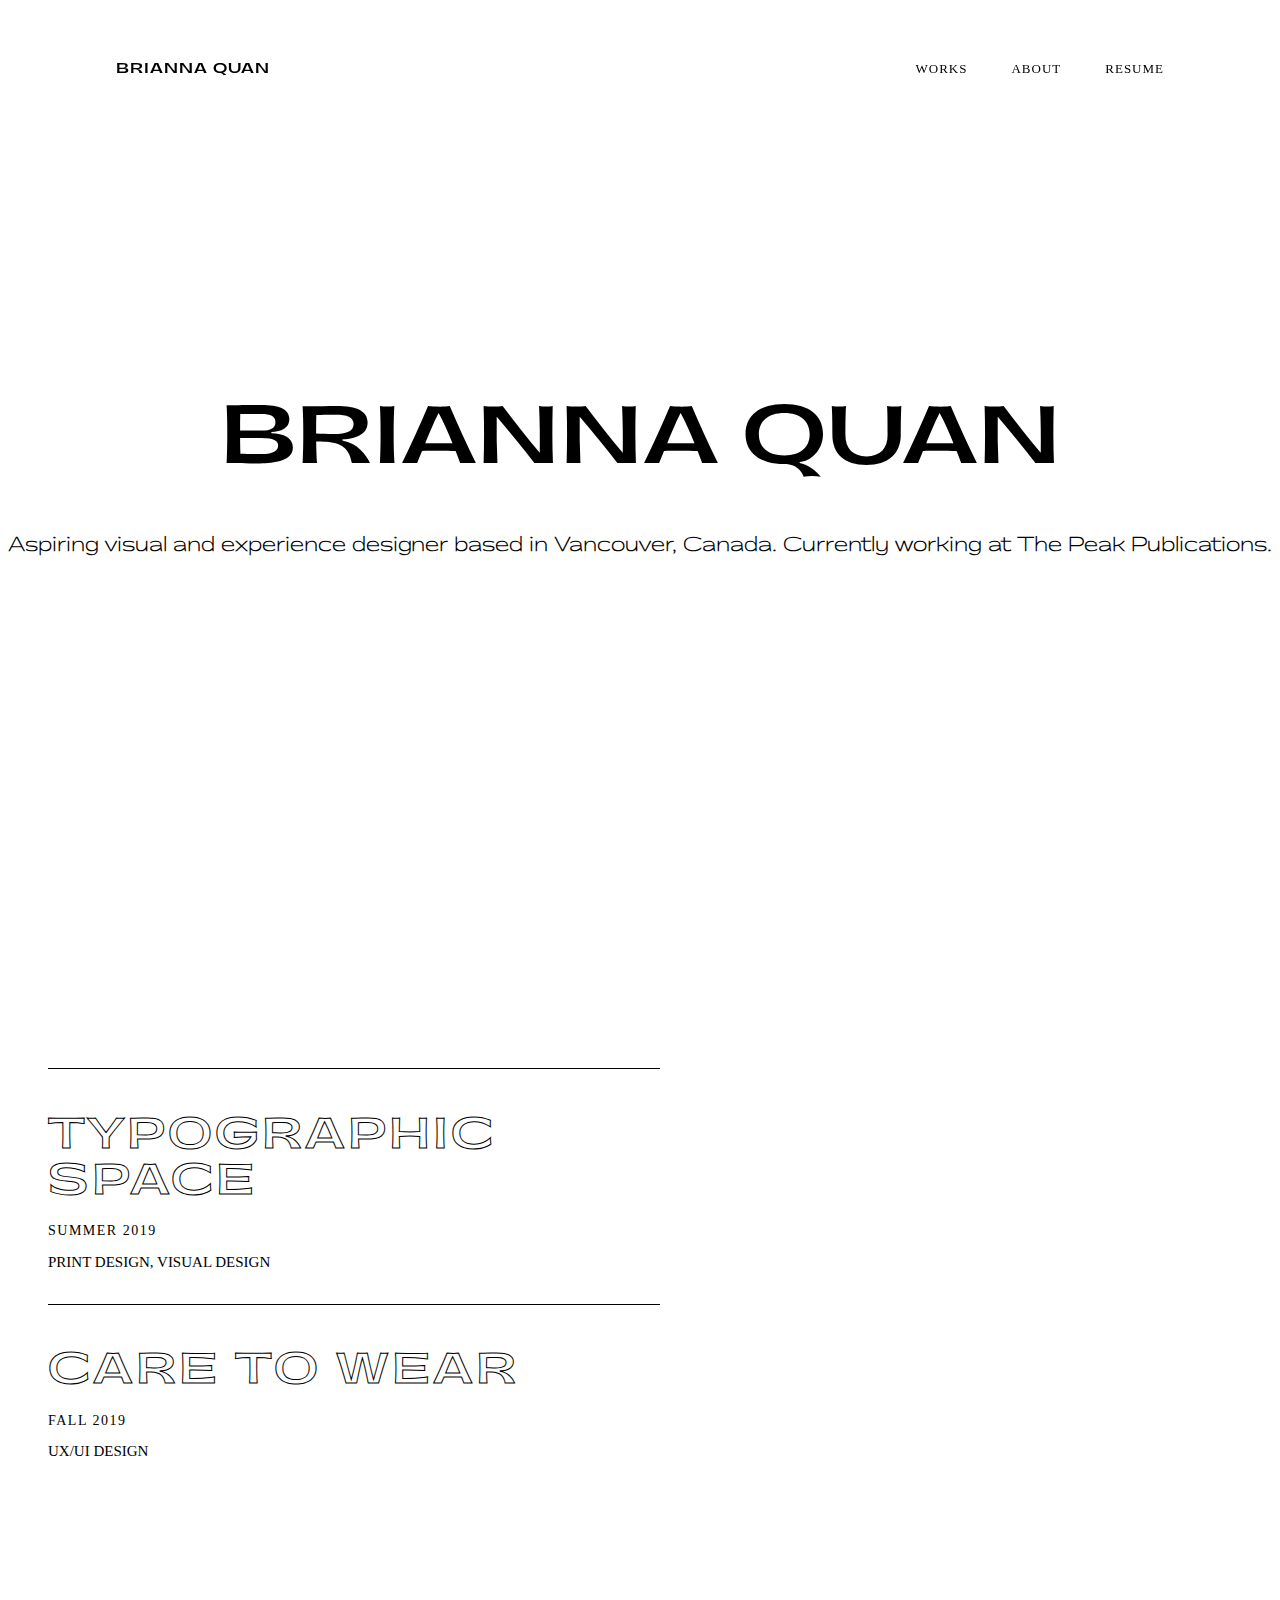
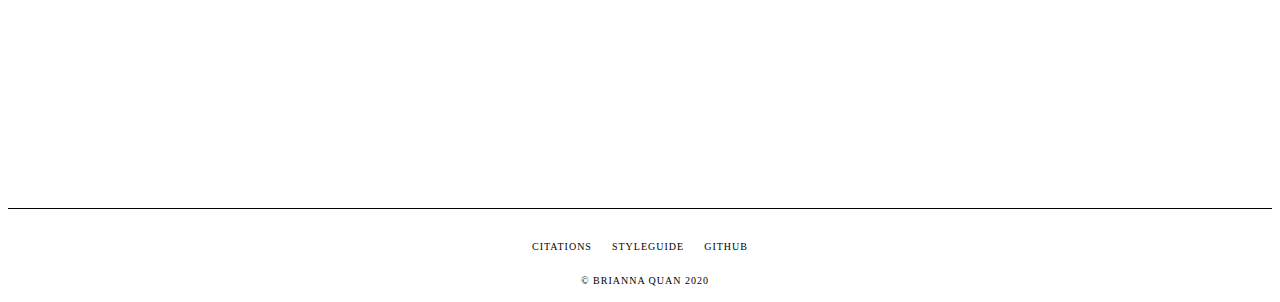
==== commit 8231ce0f: "fixed responsiveness" ====
--- a/index.html
+++ b/index.html
@@ -9,7 +9,7 @@
 <link rel="manifest" href="/site.webmanifest">
 
   <meta charset="utf-8">
-  <title> My Portfolio </title>
+  <title> Brianna Quan </title>
   <meta name="viewport" content="width=device-width, initial-scale=1">
   <link href="css/main.css" rel="stylesheet">
   <link href="css/fonts.css" rel="stylesheet">
@@ -31,7 +31,7 @@
 
 <div class="panel" data-color="white">
 <div class="landing-page">
-<div classs="landing-content">
+<div class="landing-content">
 <h1 class="title"> BRIANNA QUAN </h1>
 <h3 class="intro-text"> Aspiring visual and experience designer based in Vancouver, Canada. Currently working at The Peak Publications.
   </h3>
@@ -82,7 +82,7 @@
   <a href="styleguide.html">Styleguide  </a>
   <a href="https://github.com/briannaq/Portfolio.git"> GitHub </a>
 </div>
-<p class="copyright">&copy Brianna Quan 2020 </p>
+<p class="copyright">&copy; Brianna Quan 2020 </p>
 
 </footer>
 
--- a/css/main.css
+++ b/css/main.css
@@ -1,9 +1,12 @@
 html{
   scroll-behavior: smooth;
 }
+
+
+
 .footer-style a{
   display: flex;
-  justify-content: flex-start;
+  justify-content: center;
 }
 .footer-content{
   padding-bottom:0.5em;
@@ -204,14 +207,15 @@
 }
 .footer-content{
   display:flex;
-  justify-content:flex-start;
+  justify-content:center;
   padding-top:2em;
 
 }
 
 footer{
     border-top: 0.5px solid black;
-}
+    text-align:center;
+  }
 
 .footer-content a{
   margin-left: 1em;
@@ -233,10 +237,36 @@
 
 
 /* CASE STUDIES */
+.proj-header{
+    width:50%;
+}
+.proj-banner{
+align-content:center;
+align-items: center;
+display:flex;
+height:100vh;
+}
+
+.project-img{
+  display:block;
+  text-align:center;
+  align-content: center;
+  align-items: center;
+  /* margin-left:5rem;
+  padding-left:3rem; */
+  width:50%;
+}
+
+
 .case-studies{
-  padding-top:10%;
+  padding-top:3%;
   margin-left:5em;
   margin-right: 2.5em;
+}
+
+.content{
+  padding-left:20%;
+  padding-right:20%;
 }
 
 .project-intro{
@@ -251,26 +281,21 @@
 }
 
 .description{
-  width:50%;
+  width:100%;
 }
 
 .div-section{
   padding-right: 2.5em;
 }
-.project-img{
-  display:block;
-  text-align:center;
-align-content: center;
-align-items: center;
-  margin-left:5rem;
-  padding-left:3rem;
-  width:50%;
-}
+
 
 .intro-img{
 width:60%;
 }
 
+.conclusion{
+  padding-bottom:2em;
+}
 
 .process-section{
   padding-top:5em;
@@ -278,7 +303,7 @@
 }
 
 .images{
-  display:flex;
+  /* display:flex; */
   width:75%;
   margin-left:auto;
   margin-right:auto;
@@ -296,7 +321,7 @@
   padding-top:5em;
 }
 .art-content{
-  display:flex;
+  /* display:flex; */
 }
 
 .art-pic{
@@ -305,7 +330,9 @@
 
 .solutions{
   margin-top:4em;
-  display:flex;
+  /* padding-left:20%;
+  padding-right:20%; */
+  display:block;
   justify-content: space-between;
 
 }
@@ -324,7 +351,7 @@
 
 
 .research-img{
-  display:flex;
+  /* display:flex; */
 }
 
 .img-div{
@@ -359,6 +386,36 @@
 
 /* MEDIA QUERIES */
 @media only screen and (max-width: 1000px) {
+.case-studies{
+  padding-top:10%;
+}
+
+.content{
+  padding-left:10%;
+  padding-right:10%;
+}
+.proj-banner{
+  flex-wrap:wrap;
+  height:auto;
+}
+.banner-font{
+  text-align:center;
+}
+.proj-header{
+  width:100%;
+  margin-left:auto;
+  margin-right:auto;
+}
+.project-img{
+  display:block;
+  text-align:center;
+  align-content: center;
+  align-items: center;
+  width:70%;
+  margin-left:auto;
+  margin-right:auto;
+  margin-bottom:2em;
+}
   .project-intro{
     flex-wrap: wrap;
     flex-direction: column-reverse;
@@ -402,6 +459,28 @@
 
 
 @media only screen and (max-width: 550px){
+  .case-studies{
+    padding-top:10%;
+  }
+
+  /* .banner-font{
+    font-size:2em;
+  } */
+  .proj-banner{
+    flex-wrap:wrap;
+    height:auto;
+  }
+  .content{
+    padding-left:10%;
+    padding-right:10%;
+  }
+
+.proj-header{
+  width:100%;
+}
+.project-img{
+  width:80%;
+}
   .case-studies{
   padding-top:30%;
   padding-left:1em;
@@ -436,6 +515,7 @@
 
 .role-tools{
   flex-wrap:wrap;
+
 }
 
 .design-principles{
@@ -480,6 +560,8 @@
 }
 
 }
+
+
 
 @media only screen and (max-width: 500px) {
 .about-page{
@@ -500,3 +582,8 @@
   margin-right:1em;
 }
 }
+
+.footer-style{
+  display:flex;
+  justify-content: flex-start;
+}
--- a/css/fonts.css
+++ b/css/fonts.css
@@ -55,6 +55,19 @@
   font-family: Gatwick-Bold;
   font-size: 6vw;
 
+}
+
+.banner-font{
+  font-size: 3em;
+  align-content: center;
+  align-items: center;
+
+}
+
+@media only screen and (max-width: 550px){
+.banner-font{
+  font-size:2em;
+}
 }
 
 h2 a{
